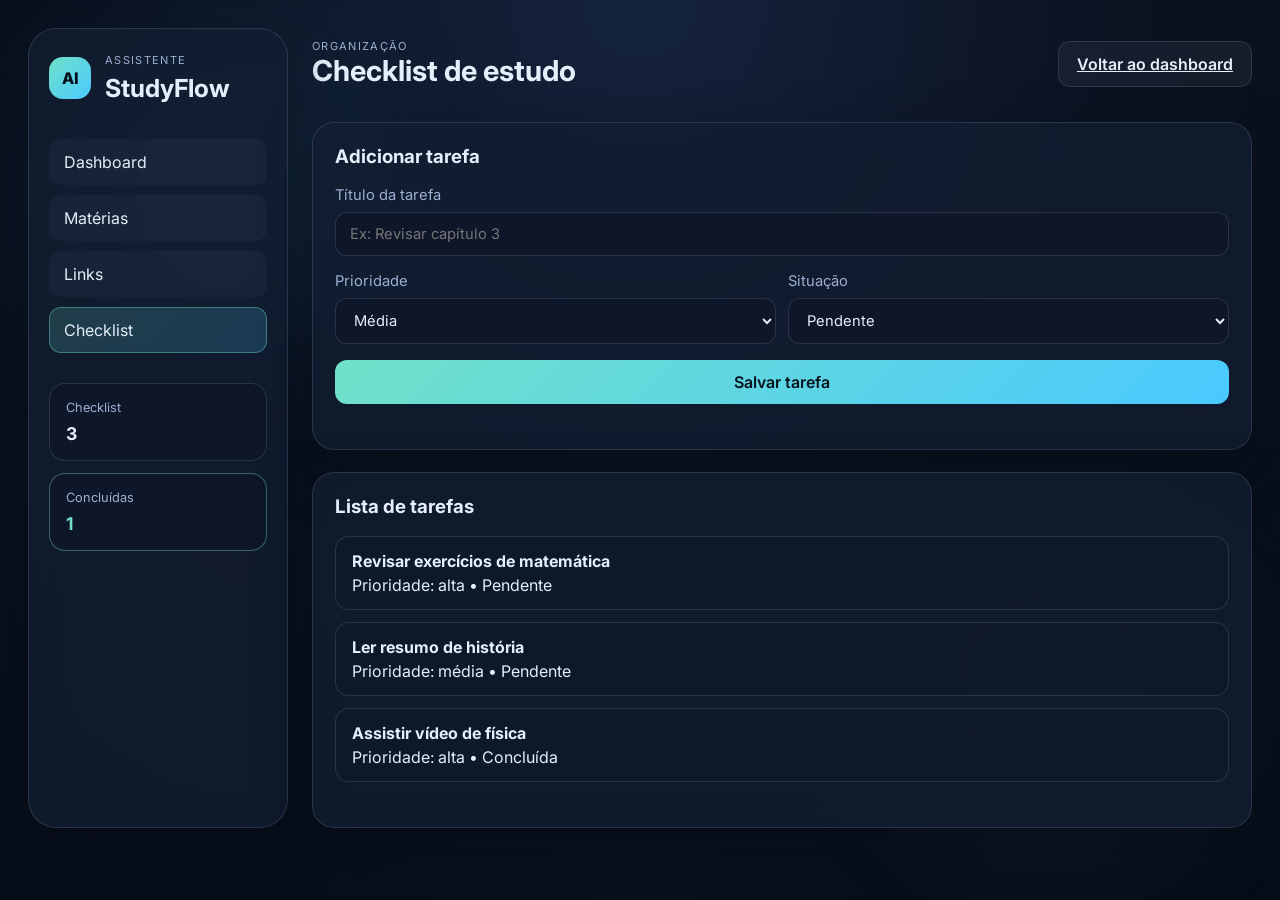
==== IA-STUDY/checklist.html @ da796a65 "ia 1" ====
<!DOCTYPE html>
<html lang="pt-BR">
  <head>
    <meta charset="UTF-8" />
    <meta name="viewport" content="width=device-width, initial-scale=1.0" />
    <title>Checklist | IA de Estudos</title>
    <link rel="preconnect" href="https://fonts.googleapis.com" />
    <link rel="preconnect" href="https://fonts.gstatic.com" crossorigin />
    <link href="https://fonts.googleapis.com/css2?family=Inter:wght@400;500;600;700;800&display=swap" rel="stylesheet" />
    <link rel="stylesheet" href="styles.css" />
  </head>
  <body>
    <div class="background-glow glow-one"></div>
    <div class="background-glow glow-two"></div>

    <div class="app-shell">
      <aside class="sidebar">
        <div class="brand">
          <div class="brand-mark">AI</div>
          <div>
            <p class="eyebrow">assistente</p>
            <h1>StudyFlow</h1>
          </div>
        </div>

        <nav class="menu">
          <a class="menu-item" href="index.html">Dashboard</a>
          <a class="menu-item" href="materias.html">Matérias</a>
          <a class="menu-item" href="links.html">Links</a>
          <a class="menu-item active" href="checklist.html">Checklist</a>
        </nav>

        <div class="stats-mini">
          <div class="mini-card">
            <span>Checklist</span>
            <strong id="taskCount">0</strong>
          </div>
          <div class="mini-card accent">
            <span>Concluídas</span>
            <strong id="doneCount">0</strong>
          </div>
        </div>
      </aside>

      <main class="main-panel">
        <header class="topbar">
          <div>
            <p class="eyebrow">Organização</p>
            <h2>Checklist de estudo</h2>
          </div>
          <a class="pill-button" href="index.html">Voltar ao dashboard</a>
        </header>

        <section class="content-grid single-column">
          <div class="form-panel">
            <div class="panel-header">
              <h3>Adicionar tarefa</h3>
            </div>

            <form id="taskForm" class="stacked-form">
              <label>
                Título da tarefa
                <input type="text" id="taskTitle" placeholder="Ex: Revisar capítulo 3" required />
              </label>

              <div class="two-col">
                <label>
                  Prioridade
                  <select id="taskPriority">
                    <option value="alta">Alta</option>
                    <option value="média" selected>Média</option>
                    <option value="baixa">Baixa</option>
                  </select>
                </label>
                <label>
                  Situação
                  <select id="taskDone">
                    <option value="false">Pendente</option>
                    <option value="true">Concluída</option>
                  </select>
                </label>
              </div>

              <button type="submit" class="primary-button">Salvar tarefa</button>
            </form>
          </div>
        </section>

        <section class="data-panel full-width-panel">
          <div class="panel-header">
            <h3>Lista de tarefas</h3>
          </div>
          <ul id="taskList" class="list-card"></ul>
        </section>
      </main>
    </div>

    <script src="shared.js"></script>
    <script>
      const taskForm = document.getElementById('taskForm');
      const taskList = document.getElementById('taskList');
      const taskCount = document.getElementById('taskCount');
      const doneCount = document.getElementById('doneCount');

      function renderTasks() {
        const data = StudyFlow.getData();
        const tasks = data.tasks;

        taskCount.textContent = String(tasks.length);
        doneCount.textContent = String(tasks.filter((task) => task.done).length);

        if (!tasks.length) {
          taskList.innerHTML = '<li><strong>Nenhuma tarefa cadastrada</strong><span>Crie seu primeiro checklist para acompanhar o estudo.</span></li>';
          return;
        }

        taskList.innerHTML = tasks.map((task) => `
          <li>
            <strong>${task.title}</strong>
            <span>Prioridade: ${task.priority} • ${task.done ? 'Concluída' : 'Pendente'}</span>
          </li>
        `).join('');
      }

      taskForm.addEventListener('submit', (event) => {
        event.preventDefault();

        const title = document.getElementById('taskTitle').value.trim();
        const priority = document.getElementById('taskPriority').value;
        const done = document.getElementById('taskDone').value === 'true';

        if (!title) return;

        const data = StudyFlow.getData();
        data.tasks.push({ id: Date.now(), title, priority, done });
        StudyFlow.saveData(data);
        taskForm.reset();
        renderTasks();
      });

      renderTasks();
    </script>
  </body>
</html>
---- IA-STUDY/styles.css ----
:root {
  --bg: #09111f;
  --bg-soft: #111b2d;
  --panel: rgba(18, 29, 49, 0.8);
  --panel-strong: rgba(17, 24, 39, 0.96);
  --card: rgba(15, 23, 42, 0.85);
  --border: rgba(148, 163, 184, 0.2);
  --text: #e5eefb;
  --muted: #9db0d1;
  --accent: #70e1c8;
  --accent-strong: #4ac9ff;
  --warning: #ffd166;
  --danger: #ff7f7f;
  --shadow: 0 20px 50px rgba(7, 12, 24, 0.55);
}

* {
  box-sizing: border-box;
}

body {
  margin: 0;
  min-height: 100vh;
  font-family: "Inter", sans-serif;
  background: radial-gradient(circle at top, #15233d 0%, #0b1220 45%, #070d18 100%);
  color: var(--text);
}

button,
input,
select {
  font: inherit;
}

.background-glow {
  position: fixed;
  width: 280px;
  height: 280px;
  border-radius: 50%;
  filter: blur(90px);
  opacity: 0.4;
  z-index: 0;
}

.glow-one {
  top: 60px;
  left: 70px;
  background: rgba(74, 201, 255, 0.35);
}

.glow-two {
  right: 80px;
  bottom: 60px;
  background: rgba(112, 225, 200, 0.25);
}

.app-shell {
  position: relative;
  z-index: 1;
  display: grid;
  grid-template-columns: 260px 1fr;
  gap: 24px;
  max-width: 1440px;
  margin: 0 auto;
  padding: 28px;
}

.sidebar,
.form-panel,
.data-panel,
.hero-panel {
  background: var(--panel);
  border: 1px solid var(--border);
  box-shadow: var(--shadow);
  backdrop-filter: blur(18px);
}

.sidebar {
  border-radius: 28px;
  padding: 24px 20px;
  min-height: 800px;
}

.brand {
  display: flex;
  align-items: center;
  gap: 14px;
  margin-bottom: 36px;
}

.brand-mark {
  width: 42px;
  height: 42px;
  display: grid;
  place-items: center;
  border-radius: 14px;
  background: linear-gradient(135deg, var(--accent), var(--accent-strong));
  color: #06101b;
  font-weight: 800;
}

.eyebrow {
  margin: 0;
  color: var(--muted);
  text-transform: uppercase;
  letter-spacing: 0.12em;
  font-size: 11px;
}

h1,
h2,
h3,
p {
  margin-top: 0;
}

h1 {
  margin: 6px 0 0;
  font-size: 1.55rem;
}

.menu {
  display: flex;
  flex-direction: column;
  gap: 10px;
}

.menu-item {
  display: block;
  text-decoration: none;
  border: 1px solid transparent;
  background: rgba(148, 163, 184, 0.05);
  color: var(--text);
  border-radius: 12px;
  padding: 12px 14px;
  text-align: left;
  cursor: pointer;
  transition: 0.2s ease;
}

.menu-item.active,
.menu-item:hover {
  background: linear-gradient(135deg, rgba(112, 225, 200, 0.18), rgba(74, 201, 255, 0.18));
  border-color: rgba(112, 225, 200, 0.4);
}

.stats-mini {
  margin-top: 30px;
  display: grid;
  gap: 12px;
}

.mini-card {
  background: rgba(15, 23, 42, 0.8);
  border: 1px solid var(--border);
  border-radius: 16px;
  padding: 16px;
  display: flex;
  flex-direction: column;
  gap: 8px;
}

.mini-card span {
  color: var(--muted);
  font-size: 0.8rem;
}

.mini-card strong {
  font-size: 1.1rem;
}

.mini-card.accent {
  border-color: rgba(112, 225, 200, 0.4);
}

.main-panel {
  display: grid;
  gap: 22px;
}

.topbar,
.hero-panel,
.content-grid,
.panel-grid {
  display: grid;
}

.topbar {
  grid-template-columns: 1fr auto;
  align-items: center;
  gap: 16px;
}

.topbar h2 {
  margin-bottom: 0;
  font-size: clamp(1.8rem, 2vw, 2.4rem);
}

.pill-button,
.primary-button,
.secondary-button {
  border: none;
  border-radius: 12px;
  padding: 12px 18px;
  cursor: pointer;
  transition: 0.2s ease;
  font-weight: 600;
}

.pill-button,
.secondary-button {
  background: rgba(148, 163, 184, 0.08);
  color: var(--text);
  border: 1px solid var(--border);
}

.primary-button {
  background: linear-gradient(135deg, var(--accent), var(--accent-strong));
  color: #07131d;
}

.primary-button:hover,
.secondary-button:hover,
.pill-button:hover {
  transform: translateY(-1px);
}

.hero-panel {
  grid-template-columns: 1.5fr 0.8fr;
  align-items: center;
  border-radius: 26px;
  padding: 26px 28px;
}

.hero-copy h3 {
  font-size: clamp(1.6rem, 2vw, 2.4rem);
  margin-bottom: 10px;
}

.hero-copy p {
  color: var(--muted);
  line-height: 1.6;
  max-width: 640px;
}

.accent {
  color: var(--accent) !important;
}

.hero-score {
  justify-self: end;
  width: min(230px, 100%);
  padding: 22px 20px;
  background: linear-gradient(135deg, rgba(112, 225, 200, 0.18), rgba(74, 201, 255, 0.14));
  border: 1px solid rgba(112, 225, 200, 0.3);
  border-radius: 20px;
  display: flex;
  flex-direction: column;
  gap: 8px;
}

.hero-score span,
.hero-score small {
  color: var(--muted);
}

.hero-score strong {
  font-size: clamp(2rem, 3vw, 3rem);
}

.content-grid,
.panel-grid,
.dashboard-grid {
  grid-template-columns: repeat(2, minmax(0, 1fr));
  gap: 22px;
}

.single-column {
  grid-template-columns: 1fr;
}

.form-panel,
.data-panel {
  border-radius: 22px;
  padding: 22px;
}

.panel-header {
  margin-bottom: 18px;
}

.stacked-form {
  display: flex;
  flex-direction: column;
  gap: 16px;
}

.stacked-form label {
  display: flex;
  flex-direction: column;
  gap: 8px;
  color: var(--muted);
  font-size: 0.92rem;
}

.stacked-form input,
.stacked-form select {
  background: rgba(15, 23, 42, 0.9);
  border: 1px solid var(--border);
  color: var(--text);
  border-radius: 12px;
  padding: 12px 14px;
  outline: none;
}

.stacked-form input:focus,
.stacked-form select:focus {
  border-color: rgba(112, 225, 200, 0.7);
  box-shadow: 0 0 0 3px rgba(112, 225, 200, 0.12);
}

.two-col {
  display: grid;
  grid-template-columns: repeat(2, minmax(0, 1fr));
  gap: 12px;
}

.list-card,
.topics-list,
.quiz-list {
  list-style: none;
  margin: 0;
  padding: 0;
  display: grid;
  gap: 12px;
}

.list-card li,
.topics-list li,
.quiz-list li {
  background: rgba(15, 23, 42, 0.65);
  border: 1px solid var(--border);
  border-radius: 14px;
  padding: 14px 16px;
  color: var(--text);
}

.list-card li strong,
.topics-list li strong {
  display: block;
  margin-bottom: 4px;
}

.link-summary {
  display: grid;
  gap: 12px;
}

.summary-card {
  background: rgba(15, 23, 42, 0.65);
  border: 1px solid var(--border);
  border-radius: 14px;
  padding: 14px 16px;
}

.summary-card strong {
  display: block;
  margin-bottom: 8px;
}

.summary-card p {
  margin-bottom: 0;
  color: var(--muted);
  line-height: 1.6;
}

.bottom-grid {
  margin-bottom: 8px;
}

.quick-summary {
  display: grid;
  gap: 12px;
}

.quick-summary .summary-card {
  min-height: 120px;
}

.full-width-panel {
  width: 100%;
}

.all-subjects-grid {
  display: grid;
  grid-template-columns: repeat(auto-fit, minmax(180px, 1fr));
  gap: 14px;
}

.subject-card {
  background: rgba(15, 23, 42, 0.7);
  border: 1px solid var(--border);
  border-radius: 16px;
  padding: 16px;
  display: flex;
  flex-direction: column;
  gap: 10px;
}

.subject-card h4 {
  margin: 0;
  font-size: 1.05rem;
}

.subject-meta {
  font-size: 0.85rem;
  color: var(--muted);
}

.subject-card button {
  margin-top: auto;
  background: rgba(112, 225, 200, 0.14);
  color: var(--text);
  border: 1px solid rgba(112, 225, 200, 0.35);
  border-radius: 10px;
  padding: 9px 10px;
  cursor: pointer;
}

@media (max-width: 980px) {
  .app-shell {
    grid-template-columns: 1fr;
  }

  .sidebar {
    min-height: auto;
  }

  .hero-panel,
  .content-grid,
  .panel-grid {
    grid-template-columns: 1fr;
  }
}
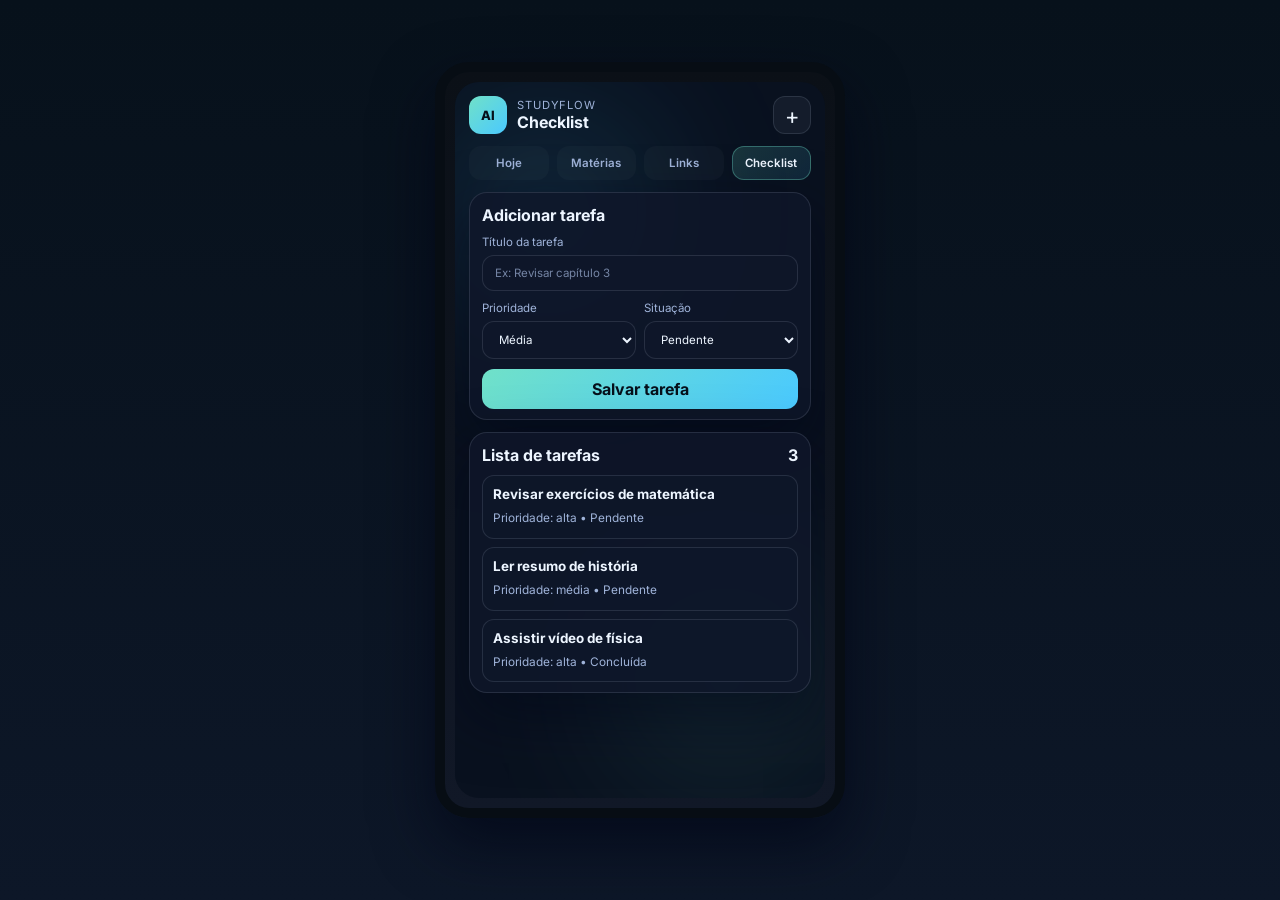
==== commit 7756550d: "StudyFlow" ====
--- a/IA-STUDY/checklist.html
+++ b/IA-STUDY/checklist.html
@@ -10,89 +10,74 @@
     <link rel="stylesheet" href="styles.css" />
   </head>
   <body>
-    <div class="background-glow glow-one"></div>
-    <div class="background-glow glow-two"></div>
+    <div class="preview-stage">
+      <div class="phone-frame">
+        <div class="phone-screen">
+          <div class="background-glow glow-one"></div>
+          <div class="background-glow glow-two"></div>
 
-    <div class="app-shell">
-      <aside class="sidebar">
-        <div class="brand">
-          <div class="brand-mark">AI</div>
-          <div>
-            <p class="eyebrow">assistente</p>
-            <h1>StudyFlow</h1>
+          <div class="app-shell mobile-shell">
+            <header class="mobile-header">
+              <div class="brand-mini">
+                <span class="brand-mark">AI</span>
+                <div>
+                  <small>StudyFlow</small>
+                  <strong>Checklist</strong>
+                </div>
+              </div>
+              <button class="icon-button" type="button">+</button>
+            </header>
+
+            <nav class="mobile-tabs" aria-label="Navegação principal">
+              <a class="tab" href="index.html">Hoje</a>
+              <a class="tab" href="materias.html">Matérias</a>
+              <a class="tab" href="links.html">Links</a>
+              <a class="tab active" href="checklist.html">Checklist</a>
+            </nav>
+
+            <section class="panel">
+              <div class="panel-head">
+                <h3>Adicionar tarefa</h3>
+              </div>
+
+              <form id="taskForm" class="form-stack">
+                <label class="form-field">
+                  Título da tarefa
+                  <input type="text" id="taskTitle" placeholder="Ex: Revisar capítulo 3" required />
+                </label>
+
+                <div class="two-col">
+                  <label class="form-field">
+                    Prioridade
+                    <select id="taskPriority">
+                      <option value="alta">Alta</option>
+                      <option value="média" selected>Média</option>
+                      <option value="baixa">Baixa</option>
+                    </select>
+                  </label>
+                  <label class="form-field">
+                    Situação
+                    <select id="taskDone">
+                      <option value="false">Pendente</option>
+                      <option value="true">Concluída</option>
+                    </select>
+                  </label>
+                </div>
+
+                <button type="submit" class="primary-button">Salvar tarefa</button>
+              </form>
+            </section>
+
+            <section class="panel">
+              <div class="panel-head">
+                <h3>Lista de tarefas</h3>
+                <strong id="taskCount" class="accent-text">0</strong>
+              </div>
+              <ul id="taskList" class="task-list"></ul>
+            </section>
           </div>
         </div>
-
-        <nav class="menu">
-          <a class="menu-item" href="index.html">Dashboard</a>
-          <a class="menu-item" href="materias.html">Matérias</a>
-          <a class="menu-item" href="links.html">Links</a>
-          <a class="menu-item active" href="checklist.html">Checklist</a>
-        </nav>
-
-        <div class="stats-mini">
-          <div class="mini-card">
-            <span>Checklist</span>
-            <strong id="taskCount">0</strong>
-          </div>
-          <div class="mini-card accent">
-            <span>Concluídas</span>
-            <strong id="doneCount">0</strong>
-          </div>
-        </div>
-      </aside>
-
-      <main class="main-panel">
-        <header class="topbar">
-          <div>
-            <p class="eyebrow">Organização</p>
-            <h2>Checklist de estudo</h2>
-          </div>
-          <a class="pill-button" href="index.html">Voltar ao dashboard</a>
-        </header>
-
-        <section class="content-grid single-column">
-          <div class="form-panel">
-            <div class="panel-header">
-              <h3>Adicionar tarefa</h3>
-            </div>
-
-            <form id="taskForm" class="stacked-form">
-              <label>
-                Título da tarefa
-                <input type="text" id="taskTitle" placeholder="Ex: Revisar capítulo 3" required />
-              </label>
-
-              <div class="two-col">
-                <label>
-                  Prioridade
-                  <select id="taskPriority">
-                    <option value="alta">Alta</option>
-                    <option value="média" selected>Média</option>
-                    <option value="baixa">Baixa</option>
-                  </select>
-                </label>
-                <label>
-                  Situação
-                  <select id="taskDone">
-                    <option value="false">Pendente</option>
-                    <option value="true">Concluída</option>
-                  </select>
-                </label>
-              </div>
-
-              <button type="submit" class="primary-button">Salvar tarefa</button>
-            </form>
-          </div>
-        </section>
-
-        <section class="data-panel full-width-panel">
-          <div class="panel-header">
-            <h3>Lista de tarefas</h3>
-          </div>
-          <ul id="taskList" class="list-card"></ul>
-        </section>
-      </main>
+      </div>
     </div>
 
     <script src="shared.js"></script>
@@ -100,17 +85,15 @@
       const taskForm = document.getElementById('taskForm');
       const taskList = document.getElementById('taskList');
       const taskCount = document.getElementById('taskCount');
-      const doneCount = document.getElementById('doneCount');
 
       function renderTasks() {
         const data = StudyFlow.getData();
-        const tasks = data.tasks;
+        const tasks = data.tasks || [];
 
         taskCount.textContent = String(tasks.length);
-        doneCount.textContent = String(tasks.filter((task) => task.done).length);
 
         if (!tasks.length) {
-          taskList.innerHTML = '<li><strong>Nenhuma tarefa cadastrada</strong><span>Crie seu primeiro checklist para acompanhar o estudo.</span></li>';
+          taskList.innerHTML = '<li class="empty-state"><strong>Nenhuma tarefa cadastrada</strong><span>Crie seu primeiro checklist para acompanhar o estudo.</span></li>';
           return;
         }
 
--- a/IA-STUDY/styles.css
+++ b/IA-STUDY/styles.css
@@ -1,29 +1,36 @@
 :root {
   --bg: #09111f;
   --bg-soft: #111b2d;
-  --panel: rgba(18, 29, 49, 0.8);
-  --panel-strong: rgba(17, 24, 39, 0.96);
-  --card: rgba(15, 23, 42, 0.85);
-  --border: rgba(148, 163, 184, 0.2);
-  --text: #e5eefb;
-  --muted: #9db0d1;
+  --panel: rgba(15, 23, 42, 0.88);
+  --panel-strong: rgba(12, 19, 31, 0.94);
+  --card: rgba(17, 25, 39, 0.9);
+  --card-soft: rgba(18, 30, 48, 0.75);
+  --border: rgba(148, 163, 184, 0.18);
+  --text: #edf5ff;
+  --muted: #9fb3d9;
   --accent: #70e1c8;
   --accent-strong: #4ac9ff;
   --warning: #ffd166;
   --danger: #ff7f7f;
-  --shadow: 0 20px 50px rgba(7, 12, 24, 0.55);
+  --shadow: 0 24px 60px rgba(2, 6, 23, 0.5);
 }
 
 * {
   box-sizing: border-box;
+}
+
+html {
+  scroll-behavior: smooth;
 }
 
 body {
   margin: 0;
   min-height: 100vh;
+  overflow-x: hidden;
   font-family: "Inter", sans-serif;
-  background: radial-gradient(circle at top, #15233d 0%, #0b1220 45%, #070d18 100%);
-  color: var(--text);
+  background: linear-gradient(180deg, #07111b 0%, #0d1728 100%);
+  color: var(--text);
+  -webkit-overflow-scrolling: touch;
 }
 
 button,
@@ -32,413 +39,434 @@
   font: inherit;
 }
 
+.preview-stage {
+  min-height: 100vh;
+  display: grid;
+  place-items: center;
+  padding: 20px 20px 40px;
+}
+
+.phone-frame {
+  width: min(92vw, 410px);
+  height: min(84vh, 760px);
+  min-height: 640px;
+  background: linear-gradient(180deg, #0b1017 0%, #111827 100%);
+  border: 10px solid #070d14;
+  border-radius: 34px;
+  box-shadow: 0 25px 60px rgba(2, 6, 23, 0.7);
+  padding: 10px;
+}
+
+.phone-screen {
+  position: relative;
+  height: 100%;
+  border-radius: 24px;
+  overflow: hidden;
+  background: #09111f;
+}
+
 .background-glow {
-  position: fixed;
-  width: 280px;
-  height: 280px;
+  position: absolute;
+  width: 220px;
+  height: 220px;
   border-radius: 50%;
-  filter: blur(90px);
-  opacity: 0.4;
+  filter: blur(80px);
+  opacity: 0.55;
   z-index: 0;
 }
 
 .glow-one {
-  top: 60px;
-  left: 70px;
-  background: rgba(74, 201, 255, 0.35);
+  top: 20px;
+  left: -20px;
+  background: rgba(74, 201, 255, 0.28);
 }
 
 .glow-two {
-  right: 80px;
-  bottom: 60px;
-  background: rgba(112, 225, 200, 0.25);
-}
-
-.app-shell {
+  right: -10px;
+  bottom: 10px;
+  background: rgba(112, 225, 200, 0.22);
+}
+
+.mobile-shell {
   position: relative;
   z-index: 1;
-  display: grid;
-  grid-template-columns: 260px 1fr;
-  gap: 24px;
-  max-width: 1440px;
-  margin: 0 auto;
-  padding: 28px;
-}
-
-.sidebar,
-.form-panel,
-.data-panel,
-.hero-panel {
-  background: var(--panel);
-  border: 1px solid var(--border);
-  box-shadow: var(--shadow);
-  backdrop-filter: blur(18px);
-}
-
-.sidebar {
-  border-radius: 28px;
-  padding: 24px 20px;
-  min-height: 800px;
-}
-
-.brand {
+  display: flex;
+  flex-direction: column;
+  gap: 12px;
+  height: 100%;
+  min-height: 100%;
+  padding: 14px 14px 18px;
+  overflow: visible;
+}
+
+.mobile-header {
   display: flex;
   align-items: center;
-  gap: 14px;
-  margin-bottom: 36px;
+  justify-content: space-between;
+  gap: 12px;
+}
+
+.brand-mini {
+  display: flex;
+  align-items: center;
+  gap: 10px;
+}
+
+.brand-mini small {
+  display: block;
+  color: var(--muted);
+  font-size: 0.7rem;
+  text-transform: uppercase;
+  letter-spacing: 0.08em;
+}
+
+.brand-mini strong {
+  display: block;
+  font-size: 1rem;
 }
 
 .brand-mark {
-  width: 42px;
-  height: 42px;
+  width: 38px;
+  height: 38px;
   display: grid;
   place-items: center;
-  border-radius: 14px;
+  border-radius: 12px;
   background: linear-gradient(135deg, var(--accent), var(--accent-strong));
   color: #06101b;
   font-weight: 800;
-}
-
-.eyebrow {
+  font-size: 0.8rem;
+}
+
+.icon-button {
+  width: 38px;
+  height: 38px;
+  border-radius: 12px;
+  border: 1px solid var(--border);
+  background: rgba(148, 163, 184, 0.08);
+  color: var(--text);
+  font-size: 1.4rem;
+}
+
+.mobile-tabs {
+  display: grid;
+  grid-template-columns: repeat(4, minmax(0, 1fr));
+  gap: 8px;
+}
+
+.tab {
+  display: inline-flex;
+  align-items: center;
+  justify-content: center;
+  padding: 9px 8px;
+  border-radius: 12px;
+  text-decoration: none;
+  background: rgba(148, 163, 184, 0.04);
+  color: var(--muted);
+  border: 1px solid transparent;
+  font-size: 0.72rem;
+  font-weight: 600;
+}
+
+.tab.active {
+  background: linear-gradient(135deg, rgba(112, 225, 200, 0.17), rgba(74, 201, 255, 0.12));
+  border-color: rgba(112, 225, 200, 0.35);
+  color: var(--text);
+}
+
+.hero-card,
+.panel,
+.mini-stat,
+.form-panel,
+.summary-card,
+.subject-card {
+  background: rgba(15, 23, 42, 0.82);
+  border: 1px solid var(--border);
+  border-radius: 18px;
+  box-shadow: var(--shadow);
+}
+
+.hero-card {
+  padding: 14px 14px 12px;
+}
+
+.hero-topline,
+.progress-row,
+.panel-head {
+  display: flex;
+  align-items: center;
+  justify-content: space-between;
+  gap: 10px;
+}
+
+.hero-topline {
+  color: var(--muted);
+  font-size: 0.72rem;
+  margin-bottom: 10px;
+}
+
+.hero-card h1 {
+  margin: 0 0 10px;
+  font-size: 1.42rem;
+  line-height: 1.25;
+}
+
+.progress-row {
+  font-size: 0.76rem;
+  color: var(--muted);
+}
+
+.progress-row strong {
+  font-size: 1.4rem;
+  color: var(--text);
+}
+
+.hero-card small {
+  color: var(--muted);
+  display: block;
+  margin-top: 6px;
+  font-size: 0.72rem;
+}
+
+.stats-row {
+  display: grid;
+  grid-template-columns: repeat(2, minmax(0, 1fr));
+  gap: 10px;
+}
+
+.mini-stat {
+  padding: 12px 10px;
+  display: flex;
+  flex-direction: column;
+  gap: 4px;
+}
+
+.mini-stat span {
+  color: var(--muted);
+  font-size: 0.72rem;
+}
+
+.mini-stat strong {
+  font-size: 1.05rem;
+}
+
+.accent-stat {
+  border-color: rgba(112, 225, 200, 0.38);
+  background: linear-gradient(135deg, rgba(112, 225, 200, 0.12), rgba(74, 201, 255, 0.08));
+}
+
+.panel,
+.form-panel {
+  padding: 12px 12px 10px;
+}
+
+.panel-head {
+  margin-bottom: 10px;
+}
+
+.panel-head h3 {
   margin: 0;
-  color: var(--muted);
-  text-transform: uppercase;
-  letter-spacing: 0.12em;
-  font-size: 11px;
-}
-
-h1,
-h2,
-h3,
-p {
-  margin-top: 0;
-}
-
-h1 {
-  margin: 6px 0 0;
-  font-size: 1.55rem;
-}
-
-.menu {
-  display: flex;
-  flex-direction: column;
-  gap: 10px;
-}
-
-.menu-item {
-  display: block;
+  font-size: 1rem;
+}
+
+.panel-head a {
+  color: var(--accent);
   text-decoration: none;
-  border: 1px solid transparent;
-  background: rgba(148, 163, 184, 0.05);
-  color: var(--text);
-  border-radius: 12px;
-  padding: 12px 14px;
-  text-align: left;
-  cursor: pointer;
-  transition: 0.2s ease;
-}
-
-.menu-item.active,
-.menu-item:hover {
-  background: linear-gradient(135deg, rgba(112, 225, 200, 0.18), rgba(74, 201, 255, 0.18));
-  border-color: rgba(112, 225, 200, 0.4);
-}
-
-.stats-mini {
-  margin-top: 30px;
-  display: grid;
-  gap: 12px;
-}
-
-.mini-card {
-  background: rgba(15, 23, 42, 0.8);
-  border: 1px solid var(--border);
-  border-radius: 16px;
-  padding: 16px;
-  display: flex;
-  flex-direction: column;
-  gap: 8px;
-}
-
-.mini-card span {
-  color: var(--muted);
-  font-size: 0.8rem;
-}
-
-.mini-card strong {
-  font-size: 1.1rem;
-}
-
-.mini-card.accent {
-  border-color: rgba(112, 225, 200, 0.4);
-}
-
-.main-panel {
-  display: grid;
-  gap: 22px;
-}
-
-.topbar,
-.hero-panel,
-.content-grid,
-.panel-grid {
-  display: grid;
-}
-
-.topbar {
-  grid-template-columns: 1fr auto;
-  align-items: center;
-  gap: 16px;
-}
-
-.topbar h2 {
-  margin-bottom: 0;
-  font-size: clamp(1.8rem, 2vw, 2.4rem);
-}
-
-.pill-button,
-.primary-button,
-.secondary-button {
-  border: none;
-  border-radius: 12px;
-  padding: 12px 18px;
-  cursor: pointer;
-  transition: 0.2s ease;
-  font-weight: 600;
-}
-
-.pill-button,
-.secondary-button {
-  background: rgba(148, 163, 184, 0.08);
-  color: var(--text);
-  border: 1px solid var(--border);
-}
-
-.primary-button {
-  background: linear-gradient(135deg, var(--accent), var(--accent-strong));
-  color: #07131d;
-}
-
-.primary-button:hover,
-.secondary-button:hover,
-.pill-button:hover {
-  transform: translateY(-1px);
-}
-
-.hero-panel {
-  grid-template-columns: 1.5fr 0.8fr;
-  align-items: center;
-  border-radius: 26px;
-  padding: 26px 28px;
-}
-
-.hero-copy h3 {
-  font-size: clamp(1.6rem, 2vw, 2.4rem);
-  margin-bottom: 10px;
-}
-
-.hero-copy p {
-  color: var(--muted);
-  line-height: 1.6;
-  max-width: 640px;
-}
-
-.accent {
-  color: var(--accent) !important;
-}
-
-.hero-score {
-  justify-self: end;
-  width: min(230px, 100%);
-  padding: 22px 20px;
-  background: linear-gradient(135deg, rgba(112, 225, 200, 0.18), rgba(74, 201, 255, 0.14));
-  border: 1px solid rgba(112, 225, 200, 0.3);
-  border-radius: 20px;
-  display: flex;
-  flex-direction: column;
-  gap: 8px;
-}
-
-.hero-score span,
-.hero-score small {
-  color: var(--muted);
-}
-
-.hero-score strong {
-  font-size: clamp(2rem, 3vw, 3rem);
-}
-
-.content-grid,
-.panel-grid,
-.dashboard-grid {
-  grid-template-columns: repeat(2, minmax(0, 1fr));
-  gap: 22px;
-}
-
-.single-column {
-  grid-template-columns: 1fr;
-}
-
-.form-panel,
-.data-panel {
-  border-radius: 22px;
-  padding: 22px;
-}
-
-.panel-header {
-  margin-bottom: 18px;
-}
-
-.stacked-form {
-  display: flex;
-  flex-direction: column;
-  gap: 16px;
-}
-
-.stacked-form label {
-  display: flex;
-  flex-direction: column;
-  gap: 8px;
-  color: var(--muted);
-  font-size: 0.92rem;
-}
-
-.stacked-form input,
-.stacked-form select {
-  background: rgba(15, 23, 42, 0.9);
-  border: 1px solid var(--border);
-  color: var(--text);
-  border-radius: 12px;
-  padding: 12px 14px;
-  outline: none;
-}
-
-.stacked-form input:focus,
-.stacked-form select:focus {
-  border-color: rgba(112, 225, 200, 0.7);
-  box-shadow: 0 0 0 3px rgba(112, 225, 200, 0.12);
-}
-
-.two-col {
-  display: grid;
-  grid-template-columns: repeat(2, minmax(0, 1fr));
-  gap: 12px;
+  font-size: 0.72rem;
 }
 
 .list-card,
-.topics-list,
-.quiz-list {
+.resource-list,
+.task-list,
+.subjects-grid {
   list-style: none;
   margin: 0;
   padding: 0;
   display: grid;
-  gap: 12px;
-}
-
-.list-card li,
-.topics-list li,
-.quiz-list li {
+  gap: 8px;
+}
+
+.compact-list li,
+.task-list li,
+.subject-card,
+.summary-card {
   background: rgba(15, 23, 42, 0.65);
   border: 1px solid var(--border);
-  border-radius: 14px;
-  padding: 14px 16px;
-  color: var(--text);
-}
-
-.list-card li strong,
-.topics-list li strong {
+  border-radius: 12px;
+  padding: 10px 10px;
+}
+
+.compact-list li strong,
+.task-list li strong,
+.summary-card strong,
+.subject-card h4 {
   display: block;
   margin-bottom: 4px;
-}
-
-.link-summary {
-  display: grid;
-  gap: 12px;
-}
-
-.summary-card {
+  font-size: 0.84rem;
+}
+
+.compact-list li span,
+.task-list li span,
+.subject-meta,
+.summary-card p {
+  color: var(--muted);
+  font-size: 0.74rem;
+  line-height: 1.5;
+}
+
+.subject-chips {
+  display: flex;
+  flex-wrap: wrap;
+  gap: 8px;
+}
+
+.subject-chip {
+  background: rgba(112, 225, 200, 0.12);
+  border: 1px solid rgba(112, 225, 200, 0.2);
+  color: var(--text);
+  border-radius: 999px;
+  padding: 7px 10px;
+  font-size: 0.72rem;
+}
+
+.form-stack {
+  display: grid;
+  gap: 10px;
+}
+
+.form-field {
+  display: grid;
+  gap: 6px;
+  font-size: 0.72rem;
+  color: var(--muted);
+}
+
+.form-field input,
+.form-field select {
+  width: 100%;
+  background: rgba(15, 23, 42, 0.8);
+  border: 1px solid var(--border);
+  border-radius: 12px;
+  color: var(--text);
+  padding: 10px 12px;
+}
+
+.form-field input::placeholder {
+  color: rgba(159, 179, 217, 0.7);
+}
+
+.two-col {
+  display: grid;
+  grid-template-columns: repeat(2, minmax(0, 1fr));
+  gap: 8px;
+}
+
+.primary-button,
+.secondary-button,
+.ghost-button {
+  border: none;
+  border-radius: 12px;
+  padding: 10px 12px;
+  font-weight: 700;
+  cursor: pointer;
+  transition: transform 0.2s ease, opacity 0.2s ease;
+}
+
+.primary-button {
+  background: linear-gradient(135deg, var(--accent), var(--accent-strong));
+  color: #06101b;
+}
+
+.secondary-button {
+  background: rgba(74, 201, 255, 0.14);
+  color: var(--text);
+  border: 1px solid rgba(74, 201, 255, 0.28);
+}
+
+.ghost-button {
+  background: rgba(148, 163, 184, 0.08);
+  color: var(--text);
+  border: 1px solid var(--border);
+}
+
+.summary-card a,
+.subject-card a {
+  display: inline-block;
+  margin-top: 8px;
+  color: var(--accent);
+  text-decoration: none;
+  font-size: 0.74rem;
+  font-weight: 600;
+}
+
+.resource-card {
+  display: grid;
+  gap: 6px;
+}
+
+.resource-card .meta {
+  color: var(--muted);
+  font-size: 0.7rem;
+}
+
+.resource-card .tags {
+  display: flex;
+  flex-wrap: wrap;
+  gap: 6px;
+}
+
+.resource-card .tag {
+  padding: 4px 8px;
+  border-radius: 999px;
+  background: rgba(112, 225, 200, 0.1);
+  border: 1px solid rgba(112, 225, 200, 0.18);
+  color: var(--text);
+  font-size: 0.65rem;
+}
+
+.empty-state {
   background: rgba(15, 23, 42, 0.65);
   border: 1px solid var(--border);
-  border-radius: 14px;
-  padding: 14px 16px;
-}
-
-.summary-card strong {
-  display: block;
-  margin-bottom: 8px;
-}
-
-.summary-card p {
-  margin-bottom: 0;
-  color: var(--muted);
-  line-height: 1.6;
-}
-
-.bottom-grid {
-  margin-bottom: 8px;
-}
-
-.quick-summary {
-  display: grid;
-  gap: 12px;
-}
-
-.quick-summary .summary-card {
-  min-height: 120px;
-}
-
-.full-width-panel {
-  width: 100%;
-}
-
-.all-subjects-grid {
-  display: grid;
-  grid-template-columns: repeat(auto-fit, minmax(180px, 1fr));
-  gap: 14px;
-}
-
-.subject-card {
-  background: rgba(15, 23, 42, 0.7);
-  border: 1px solid var(--border);
-  border-radius: 16px;
-  padding: 16px;
-  display: flex;
-  flex-direction: column;
-  gap: 10px;
-}
-
-.subject-card h4 {
-  margin: 0;
-  font-size: 1.05rem;
-}
-
-.subject-meta {
-  font-size: 0.85rem;
-  color: var(--muted);
-}
-
-.subject-card button {
-  margin-top: auto;
-  background: rgba(112, 225, 200, 0.14);
-  color: var(--text);
-  border: 1px solid rgba(112, 225, 200, 0.35);
-  border-radius: 10px;
-  padding: 9px 10px;
-  cursor: pointer;
-}
-
-@media (max-width: 980px) {
-  .app-shell {
+  border-radius: 12px;
+  padding: 14px 12px;
+  color: var(--muted);
+  font-size: 0.74rem;
+  line-height: 1.5;
+}
+
+@media (max-width: 420px) {
+  .preview-stage {
+    padding: 0;
+  }
+
+  .phone-frame {
+    width: 100%;
+    height: 100vh;
+    min-height: 100vh;
+    border-radius: 0;
+    border: none;
+    padding: 0;
+  }
+
+  .phone-screen {
+    border-radius: 0;
+    height: 100vh;
+  }
+
+  .two-col {
     grid-template-columns: 1fr;
   }
-
-  .sidebar {
-    min-height: auto;
-  }
-
-  .hero-panel,
-  .content-grid,
-  .panel-grid {
-    grid-template-columns: 1fr;
-  }
-}
+}
+
+@media (max-width: 420px) {
+  .phone-frame {
+    width: 100%;
+    height: 100vh;
+    border-radius: 0;
+    border: none;
+    padding: 0;
+  }
+
+  .phone-screen {
+    border-radius: 0;
+  }
+}
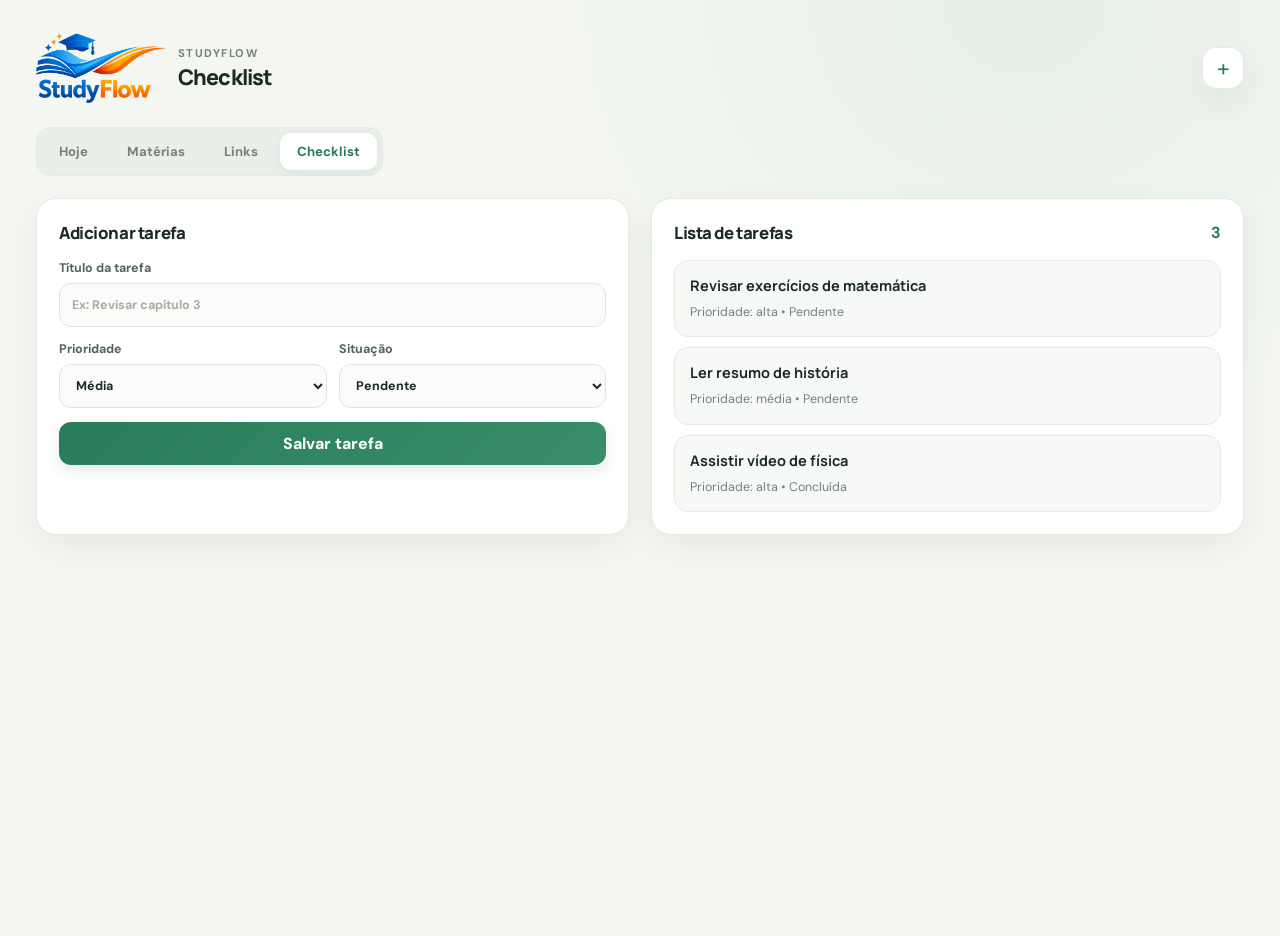
==== commit 25a5907c: "Improve StudyFlow interface and add logo" ====
--- a/IA-STUDY/checklist.html
+++ b/IA-STUDY/checklist.html
@@ -19,7 +19,7 @@
           <div class="app-shell mobile-shell">
             <header class="mobile-header">
               <div class="brand-mini">
-                <span class="brand-mark">AI</span>
+                <img class="brand-logo" src="logo-study-flow.png" alt="StudyFlow" />
                 <div>
                   <small>StudyFlow</small>
                   <strong>Checklist</strong>
--- a/IA-STUDY/styles.css
+++ b/IA-STUDY/styles.css
@@ -1,472 +1,122 @@
+@import url('https://fonts.googleapis.com/css2?family=DM+Sans:wght@400;500;600;700;800&family=Manrope:wght@500;600;700;800&display=swap');
+
 :root {
-  --bg: #09111f;
-  --bg-soft: #111b2d;
-  --panel: rgba(15, 23, 42, 0.88);
-  --panel-strong: rgba(12, 19, 31, 0.94);
-  --card: rgba(17, 25, 39, 0.9);
-  --card-soft: rgba(18, 30, 48, 0.75);
-  --border: rgba(148, 163, 184, 0.18);
-  --text: #edf5ff;
-  --muted: #9fb3d9;
-  --accent: #70e1c8;
-  --accent-strong: #4ac9ff;
-  --warning: #ffd166;
-  --danger: #ff7f7f;
-  --shadow: 0 24px 60px rgba(2, 6, 23, 0.5);
+  color-scheme: light;
+  --bg: #f4f6f1;
+  --panel: #ffffff;
+  --card: #f7f9f6;
+  --border: #e5eae3;
+  --text: #1c2a25;
+  --muted: #75827b;
+  --accent: #26785b;
+  --accent-strong: #42a37a;
+  --warning: #edb44b;
+  --danger: #c85f56;
+  --shadow: 0 12px 32px rgba(34, 55, 43, .06);
 }
 
-* {
-  box-sizing: border-box;
+* { box-sizing: border-box; }
+html { scroll-behavior: smooth; }
+body {
+  margin: 0; min-height: 100vh; overflow-x: hidden;
+  color: var(--text); font-family: 'DM Sans', sans-serif;
+  background: radial-gradient(ellipse at 80% 0%, #e5f0e8 0, transparent 35%), var(--bg);
+  -webkit-font-smoothing: antialiased;
 }
+button, input, select { font: inherit; }
+button { cursor: pointer; }
+.preview-stage { min-height: 100vh; padding: 28px 36px 64px; }
+.phone-frame { width: min(100%, 1240px); min-height: calc(100vh - 56px); margin: 0 auto; padding: 0; border: 0; border-radius: 0; background: transparent; box-shadow: none; }
+.phone-screen { position: relative; min-height: calc(100vh - 56px); overflow: visible; border-radius: 0; background: transparent; }
+.background-glow { display: none; }
+.mobile-shell {
+  position: relative; z-index: 1; display: grid; grid-template-columns: repeat(12, minmax(0, 1fr));
+  align-content: start; gap: 22px; width: 100%; min-height: 0; padding: 0; overflow: visible;
+}
+.mobile-header { grid-column: 1 / -1; display: flex; align-items: center; justify-content: space-between; gap: 16px; padding: 5px 0 2px; }
+.brand-mini { display: flex; align-items: center; gap: 12px; }
+.brand-mini small { display: block; margin-bottom: 2px; color: var(--muted); font-size: .7rem; font-weight: 700; text-transform: uppercase; letter-spacing: .13em; }
+.brand-mini strong { display: block; font: 800 1.35rem 'Manrope', sans-serif; letter-spacing: -.04em; }
+.brand-mark { display: grid; place-items: center; width: 44px; height: 44px; border-radius: 15px; color: white; background: linear-gradient(145deg, #328667, #185c43); box-shadow: 0 7px 16px #26785b33; font-weight: 800; font-size: .78rem; }
+.brand-logo { display: block; width: 130px; height: 70px; border-radius: 12px; object-fit: contain; object-position: center; }
+.icon-button { width: 42px; height: 42px; border: 1px solid var(--border); border-radius: 14px; color: var(--accent); background: white; font-size: 1.45rem; box-shadow: var(--shadow); }
+.mobile-tabs { grid-column: 1 / -1; display: flex; width: fit-content; gap: 5px; padding: 5px; border: 1px solid var(--border); border-radius: 15px; background: #eaf0e9; }
+.tab { display: inline-flex; align-items: center; justify-content: center; padding: 9px 16px; border: 1px solid transparent; border-radius: 11px; color: var(--muted); text-decoration: none; font-size: .82rem; font-weight: 700; transition: .2s ease; }
+.tab:hover { color: var(--accent); }
+.tab.active { color: var(--accent); background: white; box-shadow: 0 2px 8px #20392b12; }
+.hero-card, .panel, .mini-stat, .form-panel, .summary-card, .subject-card {
+  min-width: 0; border: 1px solid var(--border); border-radius: 20px; background: var(--panel); box-shadow: var(--shadow);
+}
+.hero-card { grid-column: span 7; position: relative; overflow: hidden; min-height: 250px; padding: 27px 30px; background: linear-gradient(125deg, #1b6449 0%, #277c5b 62%, #398f68 100%); color: white; }
+.hero-card::after { position: absolute; right: -45px; bottom: -105px; width: 280px; height: 280px; border: 1px solid #ffffff20; border-radius: 50%; box-shadow: 0 0 0 32px #ffffff0c, 0 0 0 68px #ffffff08; content: ''; }
+.hero-topline, .progress-row, .panel-head { display: flex; align-items: center; justify-content: space-between; gap: 12px; }
+.hero-topline { position: relative; z-index: 1; margin-bottom: 24px; color: #d1e8d9; font-size: .8rem; }
+.hero-topline strong { padding: 7px 11px; border: 1px solid #ffffff36; border-radius: 999px; color: white; background: #ffffff14; font-size: .75rem; }
+.hero-card h1 { position: relative; z-index: 1; max-width: 490px; margin: 0 0 25px; font: 800 clamp(1.7rem, 3vw, 2.55rem)/1.15 'Manrope', sans-serif; letter-spacing: -.045em; }
+.progress-row { position: relative; z-index: 1; color: #d1e8d9; font-size: .8rem; }
+.progress-row strong { color: white; font: 800 1.5rem 'Manrope', sans-serif; }
+.hero-card small { position: relative; z-index: 1; display: block; margin-top: 5px; color: #d1e8d9; font-size: .75rem; }
+.stats-row { grid-column: span 5; display: grid; grid-template-columns: repeat(2, minmax(0, 1fr)); gap: 14px; }
+.mini-stat { display: flex; flex-direction: column; justify-content: center; gap: 12px; min-height: 110px; padding: 20px; }
+.mini-stat span { color: var(--muted); font-size: .78rem; font-weight: 600; }
+.mini-stat strong { font: 800 clamp(1.05rem, 1.5vw, 1.4rem) 'Manrope', sans-serif; letter-spacing: -.03em; }
+.accent-stat { border-color: #d6e9dd; background: #eaf4ec; }
+.accent-stat strong { color: var(--accent); }
+.panel, .form-panel { grid-column: span 6; padding: 22px; }
+.panel-head { margin-bottom: 16px; }
+.panel-head h3 { margin: 0; font: 800 1.05rem 'Manrope', sans-serif; letter-spacing: -.025em; }
+.panel-head a { color: var(--accent); text-decoration: none; font-size: .78rem; font-weight: 700; }
+.accent-text { color: var(--accent); }
+.list-card, .resource-list, .task-list, .subjects-grid { display: grid; gap: 10px; margin: 0; padding: 0; list-style: none; }
+.compact-list li, .task-list li, .subject-card, .summary-card { min-width: 0; padding: 14px 15px; border: 1px solid var(--border); border-radius: 14px; background: var(--card); }
+.compact-list li strong, .task-list li strong, .summary-card strong, .subject-card h4 { display: block; margin: 0 0 5px; font: 700 .91rem 'Manrope', sans-serif; }
+.compact-list li span, .task-list li span, .subject-meta, .summary-card p { color: var(--muted); font-size: .78rem; line-height: 1.55; }
+.subject-chips { display: flex; flex-wrap: wrap; gap: 8px; }
+.subject-chip { padding: 8px 12px; border: 1px solid #d5e9dc; border-radius: 999px; color: var(--accent); background: #edf6ef; font-size: .76rem; font-weight: 700; }
+.form-stack { display: grid; gap: 14px; }
+.form-field { display: grid; gap: 7px; color: #52645a; font-size: .78rem; font-weight: 700; }
+.form-field input, .form-field select { width: 100%; min-height: 44px; padding: 10px 12px; border: 1px solid #dfe6df; border-radius: 12px; outline: 0; color: var(--text); background: #fbfcfa; transition: border-color .18s, box-shadow .18s; }
+.form-field input:focus, .form-field select:focus { border-color: #64a987; box-shadow: 0 0 0 3px #26785b19; }
+.form-field input::placeholder { color: #a3afa7; }
+.two-col { display: grid; grid-template-columns: repeat(2, minmax(0, 1fr)); gap: 12px; }
+.primary-button, .secondary-button, .ghost-button { min-height: 43px; padding: 10px 15px; border: 0; border-radius: 12px; font-weight: 800; transition: transform .18s, filter .18s; }
+.primary-button:hover, .secondary-button:hover, .ghost-button:hover, .icon-button:hover { transform: translateY(-1px); filter: brightness(.98); }
+.primary-button { color: white; background: linear-gradient(135deg, #287c5c, #398e68); box-shadow: 0 6px 13px #26785b22; }
+.secondary-button { border: 1px solid #d3e5da; color: var(--accent); background: #edf5ef; }
+.ghost-button { border: 1px solid var(--border); color: var(--text); background: #f5f7f4; }
+.summary-card a, .subject-card a { display: inline-block; margin-top: 9px; color: var(--accent); text-decoration: none; font-size: .78rem; font-weight: 800; }
+.summary-card a:hover, .subject-card a:hover { text-decoration: underline; }
+.resource-card { display: grid; gap: 7px; }
+.resource-card .meta { color: var(--muted); font-size: .74rem; }
+.resource-card .tags { display: flex; flex-wrap: wrap; gap: 6px; }
+.resource-card .tag { padding: 5px 9px; border: 1px solid #d5e9dc; border-radius: 999px; color: var(--accent); background: #edf6ef; font-size: .69rem; font-weight: 700; }
+.empty-state { padding: 17px; border: 1px dashed #d4ddd5; border-radius: 14px; color: var(--muted); background: #fafbf9; font-size: .8rem; line-height: 1.6; }
+.mobile-shell > section:nth-of-type(1) { grid-column: 1 / -1; }
+body:has(#planList) .mobile-shell > section:nth-of-type(1) { grid-column: span 7; }
+body:has(#planList) .mobile-shell > section:nth-of-type(2) { grid-column: span 5; }
+body:has(#planList) .mobile-shell > section:nth-of-type(3) { grid-column: span 6; }
+body:has(#planList) .mobile-shell > section:nth-of-type(4) { grid-column: span 6; }
+body:has(#planList) .mobile-shell > section:nth-of-type(5) { grid-column: 1 / -1; }
+.mobile-shell > section:nth-of-type(n+2) { grid-column: span 6; }
+.mobile-shell:has(#catalogGrid) > section, .mobile-shell:has(#subjectsGrid) > section, .mobile-shell:has(#linksSummary) > section, .mobile-shell:has(#taskList) > section { grid-column: span 6; }
 
-html {
-  scroll-behavior: smooth;
+@media (max-width: 760px) {
+  .preview-stage { padding: 20px 16px 40px; }
+  .phone-frame, .phone-screen { width: 100%; min-height: 100vh; height: auto; }
+  .mobile-shell { grid-template-columns: 1fr; gap: 14px; }
+  .mobile-header, .mobile-tabs, .hero-card, .stats-row, .panel, .form-panel,
+  .mobile-shell > section, body:has(#planList) .mobile-shell > section,
+  .mobile-shell:has(#catalogGrid) > section, .mobile-shell:has(#subjectsGrid) > section,
+  .mobile-shell:has(#linksSummary) > section, .mobile-shell:has(#taskList) > section { grid-column: 1; }
+  .mobile-tabs { display: grid; width: 100%; grid-template-columns: repeat(4, minmax(0, 1fr)); }
+  .tab { padding: 9px 5px; font-size: .75rem; }
+  .hero-card { min-height: 225px; padding: 22px; }
+  .stats-row { gap: 10px; }
+  .mini-stat { min-height: 96px; padding: 15px; }
+  .panel, .form-panel { padding: 18px; }
 }
-
-body {
-  margin: 0;
-  min-height: 100vh;
-  overflow-x: hidden;
-  font-family: "Inter", sans-serif;
-  background: linear-gradient(180deg, #07111b 0%, #0d1728 100%);
-  color: var(--text);
-  -webkit-overflow-scrolling: touch;
+@media (max-width: 420px) {
+  .preview-stage { padding: 16px 12px 30px; }
+  .two-col { grid-template-columns: 1fr; }
+  .brand-mini strong { font-size: 1.2rem; }
 }
-
-button,
-input,
-select {
-  font: inherit;
-}
-
-.preview-stage {
-  min-height: 100vh;
-  display: grid;
-  place-items: center;
-  padding: 20px 20px 40px;
-}
-
-.phone-frame {
-  width: min(92vw, 410px);
-  height: min(84vh, 760px);
-  min-height: 640px;
-  background: linear-gradient(180deg, #0b1017 0%, #111827 100%);
-  border: 10px solid #070d14;
-  border-radius: 34px;
-  box-shadow: 0 25px 60px rgba(2, 6, 23, 0.7);
-  padding: 10px;
-}
-
-.phone-screen {
-  position: relative;
-  height: 100%;
-  border-radius: 24px;
-  overflow: hidden;
-  background: #09111f;
-}
-
-.background-glow {
-  position: absolute;
-  width: 220px;
-  height: 220px;
-  border-radius: 50%;
-  filter: blur(80px);
-  opacity: 0.55;
-  z-index: 0;
-}
-
-.glow-one {
-  top: 20px;
-  left: -20px;
-  background: rgba(74, 201, 255, 0.28);
-}
-
-.glow-two {
-  right: -10px;
-  bottom: 10px;
-  background: rgba(112, 225, 200, 0.22);
-}
-
-.mobile-shell {
-  position: relative;
-  z-index: 1;
-  display: flex;
-  flex-direction: column;
-  gap: 12px;
-  height: 100%;
-  min-height: 100%;
-  padding: 14px 14px 18px;
-  overflow: visible;
-}
-
-.mobile-header {
-  display: flex;
-  align-items: center;
-  justify-content: space-between;
-  gap: 12px;
-}
-
-.brand-mini {
-  display: flex;
-  align-items: center;
-  gap: 10px;
-}
-
-.brand-mini small {
-  display: block;
-  color: var(--muted);
-  font-size: 0.7rem;
-  text-transform: uppercase;
-  letter-spacing: 0.08em;
-}
-
-.brand-mini strong {
-  display: block;
-  font-size: 1rem;
-}
-
-.brand-mark {
-  width: 38px;
-  height: 38px;
-  display: grid;
-  place-items: center;
-  border-radius: 12px;
-  background: linear-gradient(135deg, var(--accent), var(--accent-strong));
-  color: #06101b;
-  font-weight: 800;
-  font-size: 0.8rem;
-}
-
-.icon-button {
-  width: 38px;
-  height: 38px;
-  border-radius: 12px;
-  border: 1px solid var(--border);
-  background: rgba(148, 163, 184, 0.08);
-  color: var(--text);
-  font-size: 1.4rem;
-}
-
-.mobile-tabs {
-  display: grid;
-  grid-template-columns: repeat(4, minmax(0, 1fr));
-  gap: 8px;
-}
-
-.tab {
-  display: inline-flex;
-  align-items: center;
-  justify-content: center;
-  padding: 9px 8px;
-  border-radius: 12px;
-  text-decoration: none;
-  background: rgba(148, 163, 184, 0.04);
-  color: var(--muted);
-  border: 1px solid transparent;
-  font-size: 0.72rem;
-  font-weight: 600;
-}
-
-.tab.active {
-  background: linear-gradient(135deg, rgba(112, 225, 200, 0.17), rgba(74, 201, 255, 0.12));
-  border-color: rgba(112, 225, 200, 0.35);
-  color: var(--text);
-}
-
-.hero-card,
-.panel,
-.mini-stat,
-.form-panel,
-.summary-card,
-.subject-card {
-  background: rgba(15, 23, 42, 0.82);
-  border: 1px solid var(--border);
-  border-radius: 18px;
-  box-shadow: var(--shadow);
-}
-
-.hero-card {
-  padding: 14px 14px 12px;
-}
-
-.hero-topline,
-.progress-row,
-.panel-head {
-  display: flex;
-  align-items: center;
-  justify-content: space-between;
-  gap: 10px;
-}
-
-.hero-topline {
-  color: var(--muted);
-  font-size: 0.72rem;
-  margin-bottom: 10px;
-}
-
-.hero-card h1 {
-  margin: 0 0 10px;
-  font-size: 1.42rem;
-  line-height: 1.25;
-}
-
-.progress-row {
-  font-size: 0.76rem;
-  color: var(--muted);
-}
-
-.progress-row strong {
-  font-size: 1.4rem;
-  color: var(--text);
-}
-
-.hero-card small {
-  color: var(--muted);
-  display: block;
-  margin-top: 6px;
-  font-size: 0.72rem;
-}
-
-.stats-row {
-  display: grid;
-  grid-template-columns: repeat(2, minmax(0, 1fr));
-  gap: 10px;
-}
-
-.mini-stat {
-  padding: 12px 10px;
-  display: flex;
-  flex-direction: column;
-  gap: 4px;
-}
-
-.mini-stat span {
-  color: var(--muted);
-  font-size: 0.72rem;
-}
-
-.mini-stat strong {
-  font-size: 1.05rem;
-}
-
-.accent-stat {
-  border-color: rgba(112, 225, 200, 0.38);
-  background: linear-gradient(135deg, rgba(112, 225, 200, 0.12), rgba(74, 201, 255, 0.08));
-}
-
-.panel,
-.form-panel {
-  padding: 12px 12px 10px;
-}
-
-.panel-head {
-  margin-bottom: 10px;
-}
-
-.panel-head h3 {
-  margin: 0;
-  font-size: 1rem;
-}
-
-.panel-head a {
-  color: var(--accent);
-  text-decoration: none;
-  font-size: 0.72rem;
-}
-
-.list-card,
-.resource-list,
-.task-list,
-.subjects-grid {
-  list-style: none;
-  margin: 0;
-  padding: 0;
-  display: grid;
-  gap: 8px;
-}
-
-.compact-list li,
-.task-list li,
-.subject-card,
-.summary-card {
-  background: rgba(15, 23, 42, 0.65);
-  border: 1px solid var(--border);
-  border-radius: 12px;
-  padding: 10px 10px;
-}
-
-.compact-list li strong,
-.task-list li strong,
-.summary-card strong,
-.subject-card h4 {
-  display: block;
-  margin-bottom: 4px;
-  font-size: 0.84rem;
-}
-
-.compact-list li span,
-.task-list li span,
-.subject-meta,
-.summary-card p {
-  color: var(--muted);
-  font-size: 0.74rem;
-  line-height: 1.5;
-}
-
-.subject-chips {
-  display: flex;
-  flex-wrap: wrap;
-  gap: 8px;
-}
-
-.subject-chip {
-  background: rgba(112, 225, 200, 0.12);
-  border: 1px solid rgba(112, 225, 200, 0.2);
-  color: var(--text);
-  border-radius: 999px;
-  padding: 7px 10px;
-  font-size: 0.72rem;
-}
-
-.form-stack {
-  display: grid;
-  gap: 10px;
-}
-
-.form-field {
-  display: grid;
-  gap: 6px;
-  font-size: 0.72rem;
-  color: var(--muted);
-}
-
-.form-field input,
-.form-field select {
-  width: 100%;
-  background: rgba(15, 23, 42, 0.8);
-  border: 1px solid var(--border);
-  border-radius: 12px;
-  color: var(--text);
-  padding: 10px 12px;
-}
-
-.form-field input::placeholder {
-  color: rgba(159, 179, 217, 0.7);
-}
-
-.two-col {
-  display: grid;
-  grid-template-columns: repeat(2, minmax(0, 1fr));
-  gap: 8px;
-}
-
-.primary-button,
-.secondary-button,
-.ghost-button {
-  border: none;
-  border-radius: 12px;
-  padding: 10px 12px;
-  font-weight: 700;
-  cursor: pointer;
-  transition: transform 0.2s ease, opacity 0.2s ease;
-}
-
-.primary-button {
-  background: linear-gradient(135deg, var(--accent), var(--accent-strong));
-  color: #06101b;
-}
-
-.secondary-button {
-  background: rgba(74, 201, 255, 0.14);
-  color: var(--text);
-  border: 1px solid rgba(74, 201, 255, 0.28);
-}
-
-.ghost-button {
-  background: rgba(148, 163, 184, 0.08);
-  color: var(--text);
-  border: 1px solid var(--border);
-}
-
-.summary-card a,
-.subject-card a {
-  display: inline-block;
-  margin-top: 8px;
-  color: var(--accent);
-  text-decoration: none;
-  font-size: 0.74rem;
-  font-weight: 600;
-}
-
-.resource-card {
-  display: grid;
-  gap: 6px;
-}
-
-.resource-card .meta {
-  color: var(--muted);
-  font-size: 0.7rem;
-}
-
-.resource-card .tags {
-  display: flex;
-  flex-wrap: wrap;
-  gap: 6px;
-}
-
-.resource-card .tag {
-  padding: 4px 8px;
-  border-radius: 999px;
-  background: rgba(112, 225, 200, 0.1);
-  border: 1px solid rgba(112, 225, 200, 0.18);
-  color: var(--text);
-  font-size: 0.65rem;
-}
-
-.empty-state {
-  background: rgba(15, 23, 42, 0.65);
-  border: 1px solid var(--border);
-  border-radius: 12px;
-  padding: 14px 12px;
-  color: var(--muted);
-  font-size: 0.74rem;
-  line-height: 1.5;
-}
-
-@media (max-width: 420px) {
-  .preview-stage {
-    padding: 0;
-  }
-
-  .phone-frame {
-    width: 100%;
-    height: 100vh;
-    min-height: 100vh;
-    border-radius: 0;
-    border: none;
-    padding: 0;
-  }
-
-  .phone-screen {
-    border-radius: 0;
-    height: 100vh;
-  }
-
-  .two-col {
-    grid-template-columns: 1fr;
-  }
-}
-
-@media (max-width: 420px) {
-  .phone-frame {
-    width: 100%;
-    height: 100vh;
-    border-radius: 0;
-    border: none;
-    padding: 0;
-  }
-
-  .phone-screen {
-    border-radius: 0;
-  }
-}
